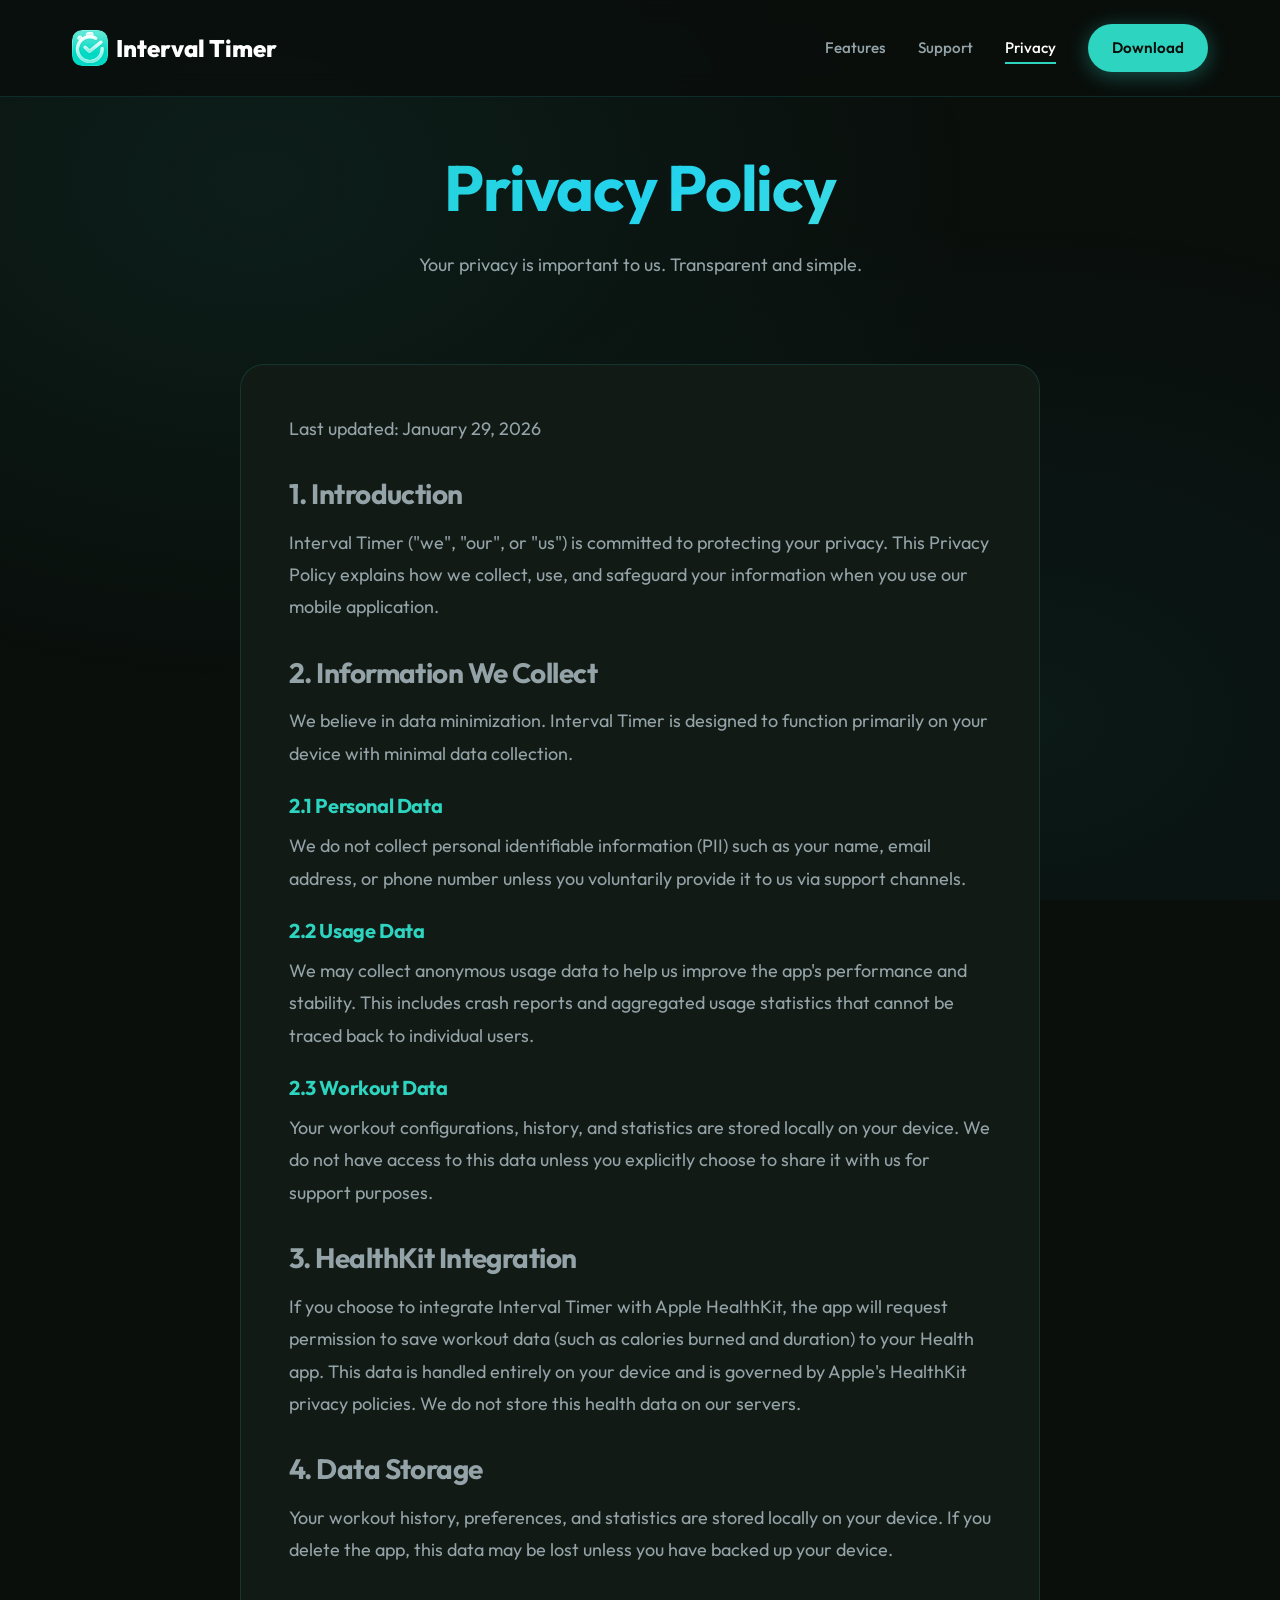
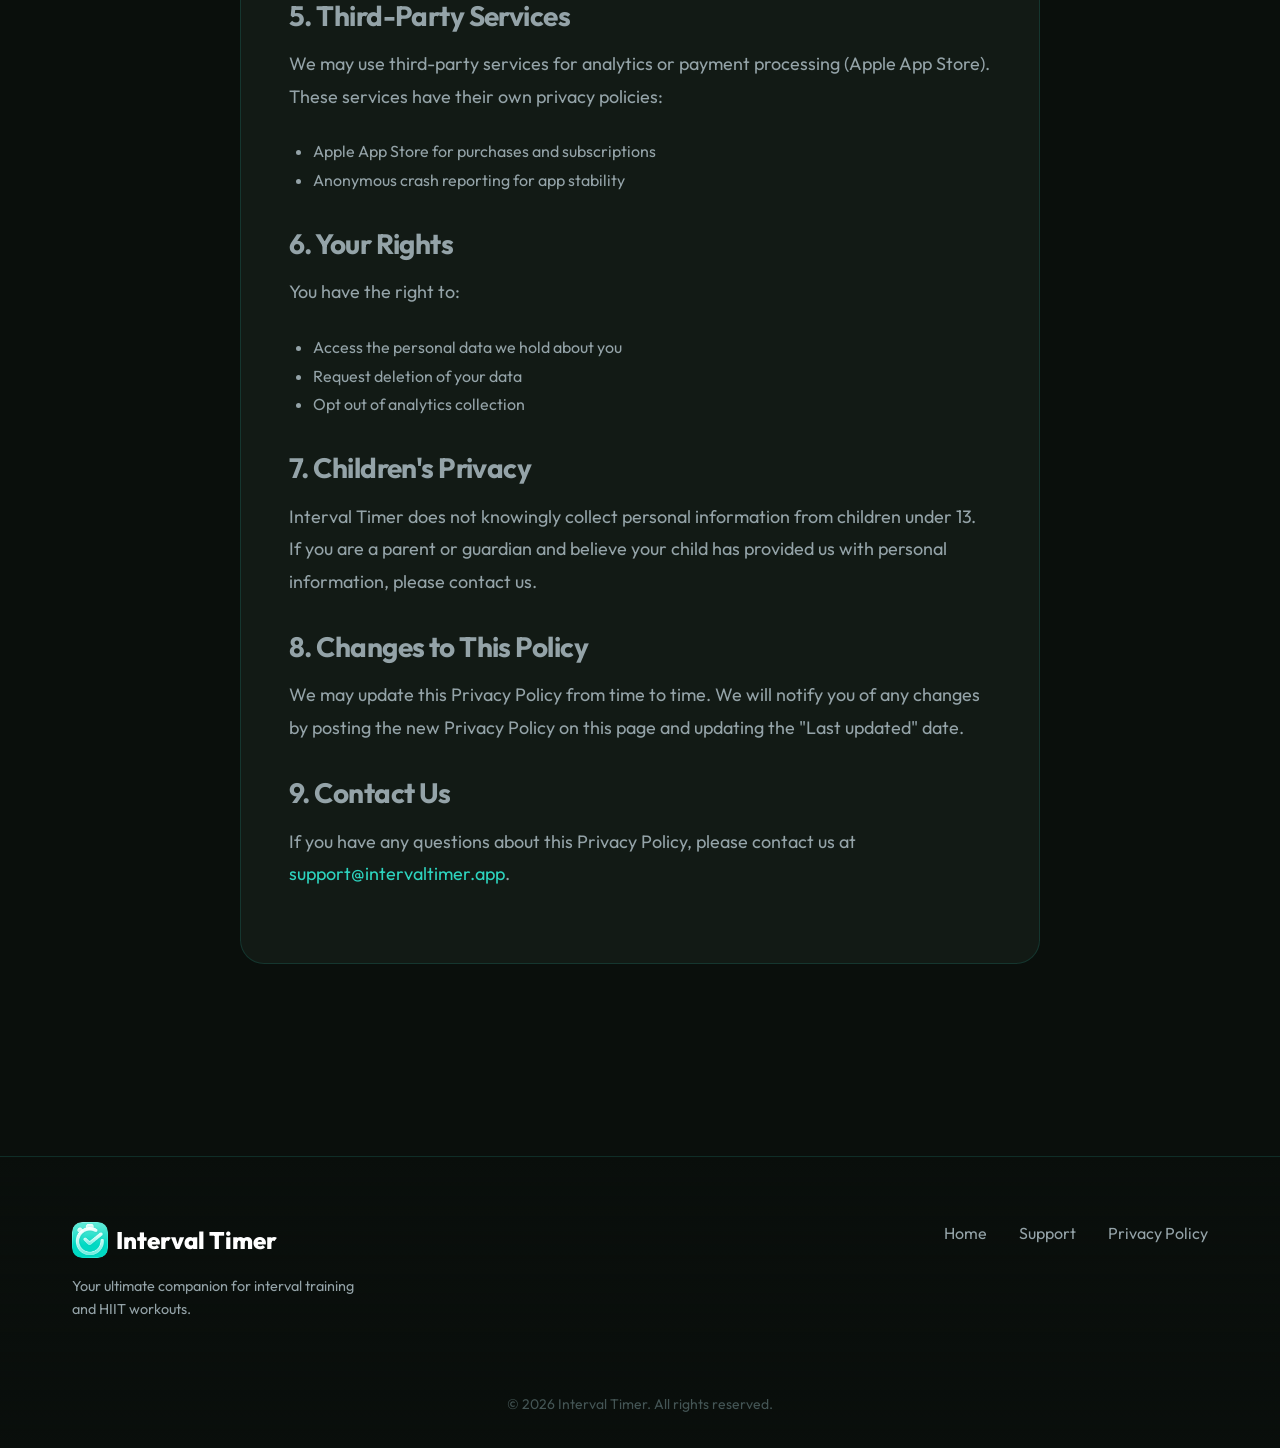
==== privacy.html @ bc9052fe "v0" ====
<!DOCTYPE html>
<html lang="en">

<head>
    <meta charset="UTF-8">
    <meta name="viewport" content="width=device-width, initial-scale=1.0">
    <title>Privacy Policy - Interval Timer</title>
    <meta name="description"
        content="Privacy Policy for Interval Timer app. Learn how we protect your data and respect your privacy.">
    <link rel="stylesheet" href="style.css">
    <link rel="preconnect" href="https://fonts.googleapis.com">
    <link rel="preconnect" href="https://fonts.gstatic.com" crossorigin>
    <link href="https://fonts.googleapis.com/css2?family=Outfit:wght@400;500;600;700;800&display=swap" rel="stylesheet">
    <link rel="stylesheet" href="https://cdnjs.cloudflare.com/ajax/libs/font-awesome/6.4.0/css/all.min.css">
    <link rel="icon" type="image/png" href="images/icon.png">
</head>

<body>

    <nav>
        <div class="container nav-content">
            <a href="index.html" class="logo">
                <img src="images/icon.png" alt="Interval Timer Icon" class="logo-icon"> Interval Timer
            </a>
            <div class="nav-links">
                <a href="index.html#features" class="nav-link">Features</a>
                <a href="support.html" class="nav-link">Support</a>
                <a href="privacy.html" class="nav-link active">Privacy</a>
                <a href="https://apps.apple.com/app/interval-timer-hiit-workouts/id6740073612"
                    class="btn btn-primary">Download</a>
            </div>
        </div>
    </nav>

    <main>
        <div class="container page-header">
            <h1>Privacy Policy</h1>
            <p>Your privacy is important to us. Transparent and simple.</p>
        </div>

        <div class="container" style="padding-bottom: 8rem;">
            <div class="content-wrapper">
                <div style="color: var(--text-secondary); line-height: 1.8;">
                    <p>Last updated: January 29, 2026</p>

                    <h2>1. Introduction</h2>
                    <p>Interval Timer ("we", "our", or "us") is committed to protecting your privacy. This Privacy
                        Policy
                        explains how we collect, use, and safeguard your information when you use our mobile
                        application.</p>

                    <h2>2. Information We Collect</h2>
                    <p>We believe in data minimization. Interval Timer is designed to function primarily on your device
                        with minimal data collection.</p>

                    <h3>2.1 Personal Data</h3>
                    <p>We do not collect personal identifiable information (PII) such as your name, email address, or
                        phone number unless you voluntarily provide it to us via support channels.</p>

                    <h3>2.2 Usage Data</h3>
                    <p>We may collect anonymous usage data to help us improve the app's performance and stability. This
                        includes crash reports and aggregated usage statistics that cannot be traced back to individual
                        users.</p>

                    <h3>2.3 Workout Data</h3>
                    <p>Your workout configurations, history, and statistics are stored locally on your device. We do not
                        have access to this data unless you explicitly choose to share it with us for support purposes.
                    </p>

                    <h2>3. HealthKit Integration</h2>
                    <p>If you choose to integrate Interval Timer with Apple HealthKit, the app will request permission
                        to
                        save workout data (such as calories burned and duration) to your Health app. This data is
                        handled entirely on your device and is governed by Apple's HealthKit privacy policies. We do not
                        store this health data on our servers.</p>

                    <h2>4. Data Storage</h2>
                    <p>Your workout history, preferences, and statistics are stored locally on your device. If you
                        delete the app,
                        this data may be lost unless you have backed up your device.</p>

                    <h2>5. Third-Party Services</h2>
                    <p>We may use third-party services for analytics or payment processing (Apple App Store). These
                        services have their own privacy policies:</p>
                    <ul style="margin-left: 1.5rem; margin-bottom: 1.5rem;">
                        <li>Apple App Store for purchases and subscriptions</li>
                        <li>Anonymous crash reporting for app stability</li>
                    </ul>

                    <h2>6. Your Rights</h2>
                    <p>You have the right to:</p>
                    <ul style="margin-left: 1.5rem; margin-bottom: 1.5rem;">
                        <li>Access the personal data we hold about you</li>
                        <li>Request deletion of your data</li>
                        <li>Opt out of analytics collection</li>
                    </ul>

                    <h2>7. Children's Privacy</h2>
                    <p>Interval Timer does not knowingly collect personal information from children under 13. If you are
                        a
                        parent or guardian and believe your child has provided us with personal information, please
                        contact us.</p>

                    <h2>8. Changes to This Policy</h2>
                    <p>We may update this Privacy Policy from time to time. We will notify you of any changes by posting
                        the new Privacy Policy on this page and updating the "Last updated" date.</p>

                    <h2>9. Contact Us</h2>
                    <p>If you have any questions about this Privacy Policy, please contact us at
                        <a href="mailto:support@intervaltimer.app"
                            style="color: var(--primary-color);">support@intervaltimer.app</a>.
                    </p>
                </div>
            </div>
        </div>
    </main>

    <footer>
        <div class="container">
            <div class="footer-content">
                <div>
                    <div class="logo" style="margin-bottom: 1rem;">
                        <img src="images/icon.png" alt="Interval Timer Icon" class="logo-icon"> Interval Timer
                    </div>
                    <p style="max-width: 300px; font-size: 0.9rem;">
                        Your ultimate companion for interval training and HIIT workouts.
                    </p>
                </div>
                <div class="footer-links">
                    <a href="index.html" class="footer-link">Home</a>
                    <a href="support.html" class="footer-link">Support</a>
                    <a href="privacy.html" class="footer-link">Privacy Policy</a>
                </div>
            </div>
            <div class="copyright">
                &copy; 2026 Interval Timer. All rights reserved.
            </div>
        </div>
    </footer>

</body>

</html>
---- style.css ----
:root {
    --bg-color: #0a0f0c;
    --surface-color: #121a15;
    --surface-hover: #1a2620;
    --primary-color: #2DD4BF;
    --primary-hover: #5EEAD4;
    --secondary-cyan: #22D3EE;
    --accent-magenta: #C026D3;
    --accent-green: #10B981;
    --text-primary: #ffffff;
    --text-secondary: #94a3a8;
    --accent-gradient: linear-gradient(135deg, #2DD4BF 0%, #22D3EE 50%, #5EEAD4 100%);
    --glass-bg: rgba(18, 26, 21, 0.8);
    --glass-border: rgba(45, 212, 191, 0.15);
    --radius-lg: 24px;
    --radius-md: 16px;
    --radius-sm: 8px;
    --font-main: 'Outfit', -apple-system, BlinkMacSystemFont, sans-serif;
    --container-width: 1200px;
    --transition: all 0.3s cubic-bezier(0.4, 0, 0.2, 1);
}

* {
    margin: 0;
    padding: 0;
    box-sizing: border-box;
}

body {
    background-color: var(--bg-color);
    color: var(--text-primary);
    font-family: var(--font-main);
    line-height: 1.6;
    overflow-x: hidden;
    -webkit-font-smoothing: antialiased;
}

/* Subtle teal gradient background */
body::before {
    content: '';
    position: fixed;
    top: 0;
    left: 0;
    right: 0;
    bottom: 0;
    background: 
        radial-gradient(ellipse at 20% 20%, rgba(45, 212, 191, 0.08) 0%, transparent 50%),
        radial-gradient(ellipse at 80% 80%, rgba(34, 211, 238, 0.05) 0%, transparent 50%),
        radial-gradient(ellipse at 50% 100%, rgba(192, 38, 211, 0.03) 0%, transparent 40%);
    z-index: -1;
    pointer-events: none;
}

/* Typography */
h1,
h2,
h3,
h4,
h5,
h6 {
    line-height: 1.2;
    font-weight: 700;
    letter-spacing: -0.02em;
}

h1 {
    font-size: clamp(3rem, 5vw, 4.5rem);
    background: var(--accent-gradient);
    background-clip: text;
    -webkit-background-clip: text;
    -webkit-text-fill-color: transparent;
    margin-bottom: 1.5rem;
}

h2 {
    font-size: clamp(2rem, 4vw, 3rem);
    margin-bottom: 2rem;
}

h3 {
    font-size: 1.5rem;
    margin-bottom: 1rem;
}

p {
    color: var(--text-secondary);
    font-size: 1.125rem;
    margin-bottom: 1.5rem;
}

a {
    text-decoration: none;
    color: inherit;
    transition: var(--transition);
}

/* Layout */
.container {
    max-width: var(--container-width);
    margin: 0 auto;
    padding: 0 2rem;
}

/* Navigation */
nav {
    position: fixed;
    top: 0;
    left: 0;
    right: 0;
    padding: 1.5rem 0;
    z-index: 100;
    backdrop-filter: blur(12px);
    -webkit-backdrop-filter: blur(12px);
    border-bottom: 1px solid var(--glass-border);
    background: rgba(10, 15, 12, 0.85);
}

.nav-content {
    display: flex;
    justify-content: space-between;
    align-items: center;
}

.logo {
    font-size: 1.5rem;
    font-weight: 800;
    color: var(--text-primary);
    display: flex;
    align-items: center;
    gap: 0.5rem;
}

.logo i {
    color: var(--primary-color);
}

.logo-icon {
    width: 36px;
    height: 36px;
    border-radius: 10px;
    object-fit: cover;
}

.nav-links {
    display: flex;
    gap: 2rem;
    align-items: center;
}

.nav-link {
    color: var(--text-secondary);
    font-weight: 500;
    font-size: 0.95rem;
    position: relative;
}

.nav-link::after {
    content: '';
    position: absolute;
    bottom: -4px;
    left: 0;
    width: 0;
    height: 2px;
    background: var(--primary-color);
    transition: var(--transition);
}

.nav-link:hover::after,
.nav-link.active::after {
    width: 100%;
}

.nav-link:hover,
.nav-link.active {
    color: var(--text-primary);
}

/* Buttons */
.btn {
    display: inline-flex;
    align-items: center;
    justify-content: center;
    padding: 0.75rem 1.5rem;
    border-radius: 100px;
    font-weight: 600;
    background: var(--surface-color);
    border: 1px solid var(--glass-border);
    color: var(--text-primary);
    cursor: pointer;
    font-size: 0.95rem;
}

.btn-primary {
    background: var(--primary-color);
    color: #0a0f0c;
    border: none;
    box-shadow: 0 4px 20px rgba(45, 212, 191, 0.35);
}

.btn-primary:hover {
    background: var(--primary-hover);
    transform: translateY(-2px);
    box-shadow: 0 8px 30px rgba(45, 212, 191, 0.45);
}

.btn-glass {
    background: rgba(255, 255, 255, 0.05);
    border: 1px solid rgba(255, 255, 255, 0.1);
}

.btn-glass:hover {
    background: rgba(255, 255, 255, 0.1);
    border-color: rgba(45, 212, 191, 0.3);
}

/* Sections */
section {
    padding: 8rem 0;
}

/* Hero */
.hero {
    min-height: 100vh;
    display: flex;
    align-items: center;
    position: relative;
    overflow: hidden;
}

.hero::before {
    content: '';
    position: absolute;
    top: -20%;
    right: -10%;
    width: 700px;
    height: 700px;
    background: radial-gradient(circle, rgba(45, 212, 191, 0.15) 0%, transparent 70%);
    filter: blur(100px);
    z-index: -1;
    animation: pulse 8s ease-in-out infinite;
}

.hero::after {
    content: '';
    position: absolute;
    bottom: -30%;
    left: -15%;
    width: 500px;
    height: 500px;
    background: radial-gradient(circle, rgba(192, 38, 211, 0.08) 0%, transparent 70%);
    filter: blur(80px);
    z-index: -1;
}

@keyframes pulse {
    0%, 100% { opacity: 1; transform: scale(1); }
    50% { opacity: 0.7; transform: scale(1.1); }
}

.hero-content {
    display: grid;
    grid-template-columns: 1fr 1fr;
    gap: 4rem;
    align-items: center;
}

.hero-text {
    max-width: 600px;
}

.hero-text p {
    font-size: 1.25rem;
}

.hero-buttons {
    display: flex;
    gap: 1rem;
    margin-top: 2rem;
}

.hero-image {
    position: relative;
}

/* App Store Badge */
.app-badge {
    display: inline-flex;
    align-items: center;
    gap: 0.75rem;
    background: #000;
    color: #fff;
    padding: 0.75rem 1.25rem;
    border-radius: 12px;
    border: 1px solid rgba(255, 255, 255, 0.2);
    transition: var(--transition);
}

.app-badge:hover {
    background: #1a1a1a;
    transform: translateY(-2px);
    box-shadow: 0 8px 30px rgba(0, 0, 0, 0.3);
}

.app-badge i {
    font-size: 1.75rem;
}

.app-badge-text {
    display: flex;
    flex-direction: column;
    text-align: left;
}

.app-badge-text span:first-child {
    font-size: 0.65rem;
    opacity: 0.8;
}

.app-badge-text span:last-child {
    font-size: 1rem;
    font-weight: 600;
}

/* Hero Phone */
.hero-phone-img {
    width: 100%;
    max-width: 380px;
    border-radius: 48px;
    border: 6px solid #1a2620;
    box-shadow: 
        0 25px 80px rgba(0, 0, 0, 0.7), 
        0 0 60px rgba(45, 212, 191, 0.1),
        inset 0 0 0 1px rgba(45, 212, 191, 0.1);
    display: block;
    margin: 0 auto;
    animation: float 6s ease-in-out infinite;
}

@keyframes float {
    0% { transform: translateY(0px); }
    50% { transform: translateY(-15px); }
    100% { transform: translateY(0px); }
}

/* Features */
#features {
    background: linear-gradient(180deg, transparent 0%, rgba(18, 26, 21, 0.5) 50%, transparent 100%);
}

.feature-row {
    display: flex;
    align-items: center;
    justify-content: space-between;
    gap: 4rem;
    margin-bottom: 8rem;
}

.feature-row:last-child {
    margin-bottom: 0;
}

.feature-row.reverse {
    flex-direction: row-reverse;
}

.feature-text {
    flex: 1;
    max-width: 500px;
}

.feature-icon {
    width: 64px;
    height: 64px;
    background: linear-gradient(135deg, rgba(45, 212, 191, 0.2) 0%, rgba(34, 211, 238, 0.1) 100%);
    border-radius: 16px;
    display: flex;
    align-items: center;
    justify-content: center;
    margin-bottom: 1.5rem;
    font-size: 1.5rem;
    color: var(--primary-color);
    border: 1px solid rgba(45, 212, 191, 0.2);
}

.feature-visual {
    flex: 1;
    display: flex;
    justify-content: center;
    position: relative;
}

.feature-visual::before {
    content: '';
    position: absolute;
    top: 50%;
    left: 50%;
    transform: translate(-50%, -50%);
    width: 120%;
    height: 120%;
    background: radial-gradient(circle, rgba(45, 212, 191, 0.08) 0%, transparent 70%);
    z-index: -1;
    filter: blur(40px);
}

.feature-img {
    width: 100%;
    max-width: 320px;
    border-radius: 40px;
    border: 4px solid #1a2620;
    box-shadow: 0 20px 60px rgba(0, 0, 0, 0.6);
    transition: var(--transition);
}

.feature-row:hover .feature-img {
    transform: translateY(-10px);
    box-shadow: 0 30px 80px rgba(45, 212, 191, 0.15);
    border-color: #2a3a30;
}

/* Stats Cards */
.stats-grid {
    display: grid;
    grid-template-columns: repeat(3, 1fr);
    gap: 2rem;
    margin-top: 4rem;
}

.stat-card {
    background: var(--surface-color);
    border: 1px solid var(--glass-border);
    border-radius: var(--radius-lg);
    padding: 2rem;
    text-align: center;
    transition: var(--transition);
}

.stat-card:hover {
    transform: translateY(-5px);
    border-color: var(--primary-color);
    box-shadow: 0 20px 40px rgba(45, 212, 191, 0.1);
}

.stat-card .icon {
    width: 60px;
    height: 60px;
    margin: 0 auto 1.5rem;
    border-radius: 16px;
    display: flex;
    align-items: center;
    justify-content: center;
    font-size: 1.5rem;
}

.stat-card:nth-child(1) .icon {
    background: linear-gradient(135deg, #22D3EE 0%, #06B6D4 100%);
}

.stat-card:nth-child(2) .icon {
    background: linear-gradient(135deg, #C026D3 0%, #A21CAF 100%);
}

.stat-card:nth-child(3) .icon {
    background: linear-gradient(135deg, #10B981 0%, #059669 100%);
}

.stat-card h3 {
    color: var(--text-primary);
    margin-bottom: 0.5rem;
}

.stat-card p {
    color: var(--text-secondary);
    font-size: 0.95rem;
    margin-bottom: 0;
}

/* Footer */
footer {
    border-top: 1px solid var(--glass-border);
    padding: 4rem 0 2rem;
    margin-top: 4rem;
    background: linear-gradient(180deg, transparent 0%, rgba(10, 15, 12, 1) 100%);
}

.footer-content {
    display: grid;
    grid-template-columns: 1fr auto;
    gap: 2rem;
    margin-bottom: 3rem;
}

.footer-links {
    display: flex;
    gap: 2rem;
}

.footer-link {
    color: var(--text-secondary);
}

.footer-link:hover {
    color: var(--primary-color);
}

.copyright {
    text-align: center;
    color: #445555;
    font-size: 0.875rem;
}

/* Pages (Privacy, Support) */
.page-header {
    padding-top: 150px;
    padding-bottom: 60px;
    text-align: center;
}

.content-wrapper {
    max-width: 800px;
    margin: 0 auto;
    background: var(--surface-color);
    padding: 3rem;
    border-radius: var(--radius-lg);
    border: 1px solid var(--glass-border);
}

.content-wrapper h2 {
    font-size: 1.75rem;
    margin-top: 2rem;
    margin-bottom: 1rem;
}

.content-wrapper h3 {
    font-size: 1.25rem;
    margin-top: 1.5rem;
    margin-bottom: 0.75rem;
    color: var(--primary-color);
}

/* Contact Form */
.contact-form {
    display: grid;
    gap: 1.5rem;
    max-width: 500px;
    margin: 0 auto;
}

.form-group {
    display: grid;
    gap: 0.5rem;
}

.form-label {
    font-weight: 500;
    color: var(--text-secondary);
}

.form-input {
    background: rgba(0, 0, 0, 0.3);
    border: 1px solid var(--glass-border);
    padding: 1rem;
    border-radius: var(--radius-sm);
    color: var(--text-primary);
    font-family: inherit;
    font-size: 1rem;
    transition: var(--transition);
}

.form-input:focus {
    outline: none;
    border-color: var(--primary-color);
    box-shadow: 0 0 0 3px rgba(45, 212, 191, 0.15);
}

textarea.form-input {
    min-height: 150px;
    resize: vertical;
}

/* Mobile Responsive */
@media (max-width: 768px) {
    h1 {
        font-size: 2.5rem;
    }

    .hero-content {
        grid-template-columns: 1fr;
        text-align: center;
    }

    .hero-buttons {
        justify-content: center;
        flex-wrap: wrap;
    }

    .hero-phone-img {
        max-width: 300px;
        margin-top: 3rem;
    }

    .nav-links {
        display: none;
    }

    .feature-row,
    .feature-row.reverse {
        flex-direction: column;
        text-align: center;
        gap: 3rem;
    }

    .feature-text {
        margin: 0 auto;
    }

    .feature-icon {
        margin: 0 auto 1.5rem;
    }

    .stats-grid {
        grid-template-columns: 1fr;
    }

    .footer-content {
        grid-template-columns: 1fr;
        text-align: center;
        gap: 2rem;
    }

    .footer-links {
        justify-content: center;
        flex-direction: column;
        gap: 1rem;
    }

    .content-wrapper {
        padding: 2rem 1.5rem;
    }
}

/* Mobile Menu Button (hidden by default, shown on mobile) */
.mobile-menu-btn {
    display: none;
    background: none;
    border: none;
    color: var(--text-primary);
    font-size: 1.5rem;
    cursor: pointer;
}

@media (max-width: 768px) {
    .mobile-menu-btn {
        display: block;
    }
}
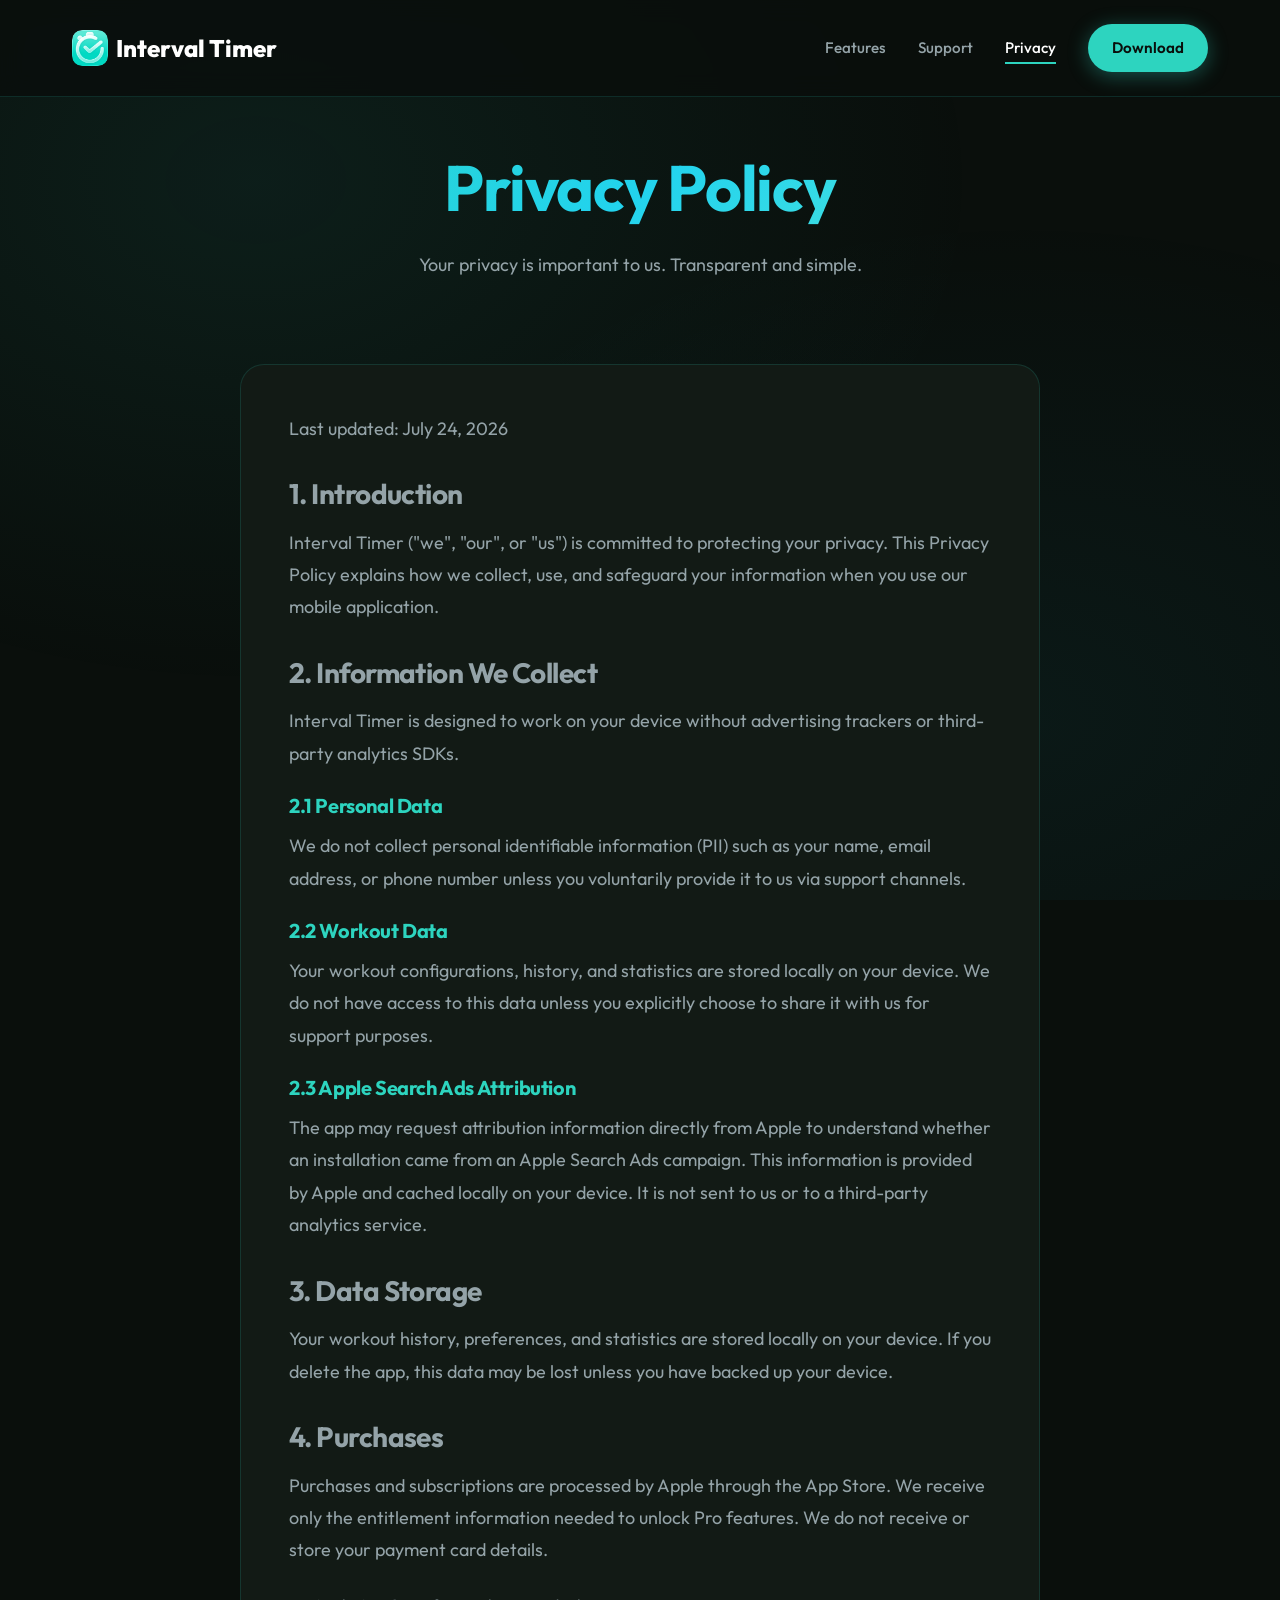
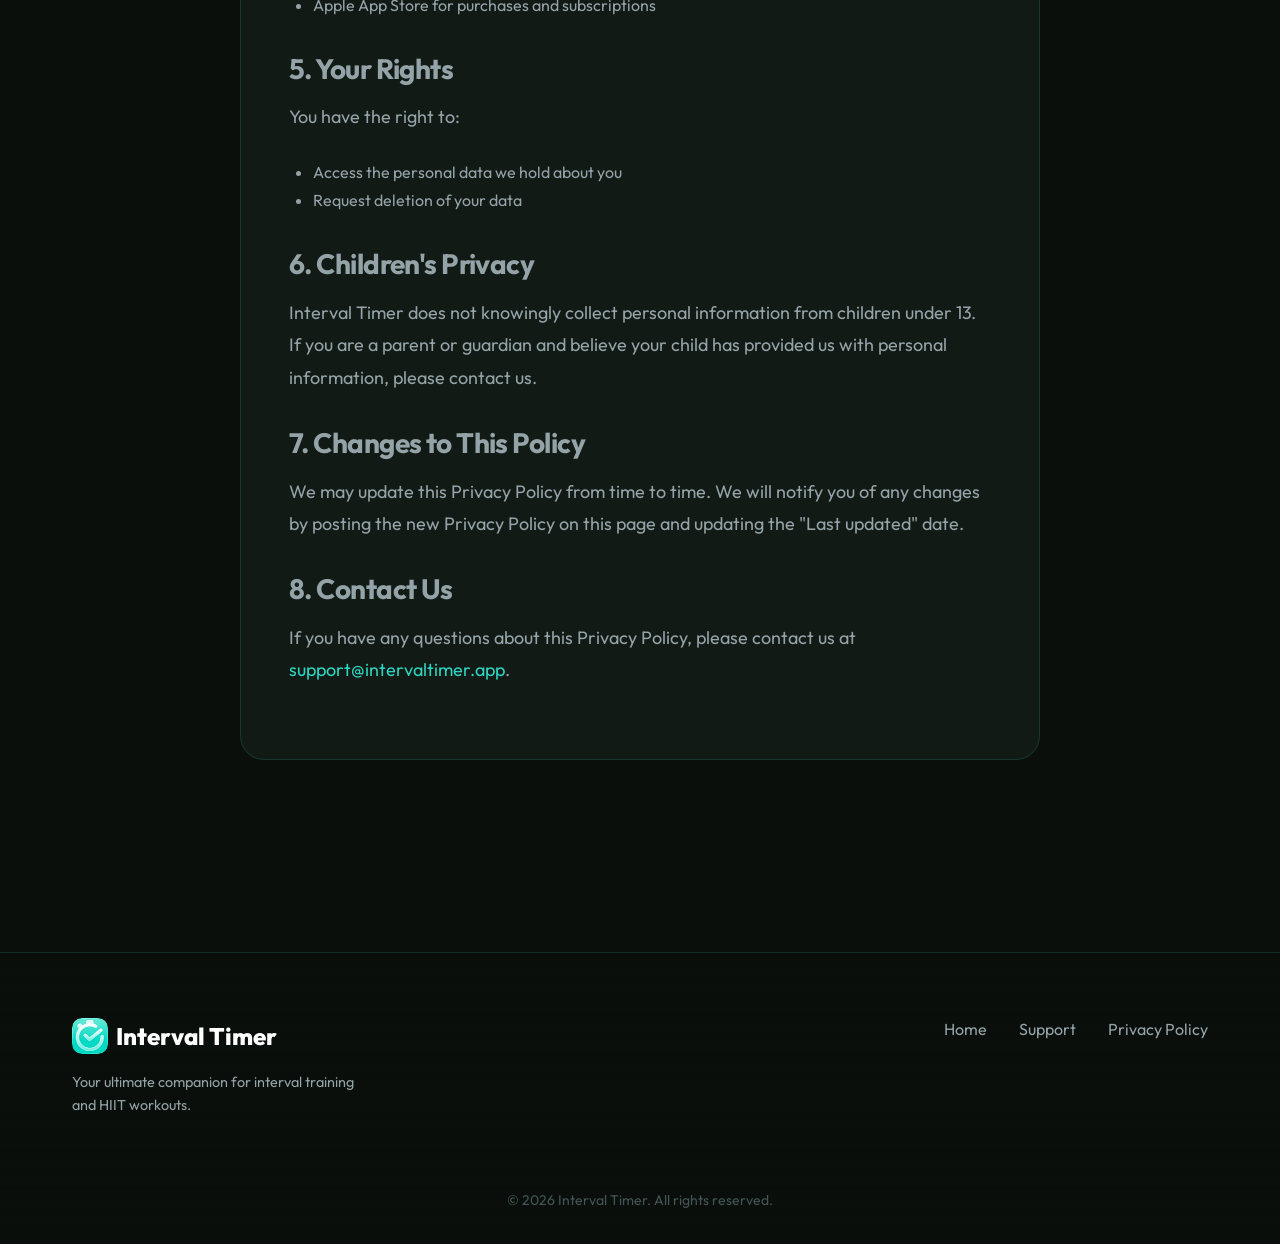
==== commit d82d7c1b: "Update privacy policy for current app data use" ====
--- a/privacy.html
+++ b/privacy.html
@@ -41,7 +41,7 @@
         <div class="container" style="padding-bottom: 8rem;">
             <div class="content-wrapper">
                 <div style="color: var(--text-secondary); line-height: 1.8;">
-                    <p>Last updated: January 29, 2026</p>
+                    <p>Last updated: July 24, 2026</p>
 
                     <h2>1. Introduction</h2>
                     <p>Interval Timer ("we", "our", or "us") is committed to protecting your privacy. This Privacy
@@ -50,62 +50,54 @@
                         application.</p>
 
                     <h2>2. Information We Collect</h2>
-                    <p>We believe in data minimization. Interval Timer is designed to function primarily on your device
-                        with minimal data collection.</p>
+                    <p>Interval Timer is designed to work on your device without advertising trackers or third-party
+                        analytics SDKs.</p>
 
                     <h3>2.1 Personal Data</h3>
                     <p>We do not collect personal identifiable information (PII) such as your name, email address, or
                         phone number unless you voluntarily provide it to us via support channels.</p>
 
-                    <h3>2.2 Usage Data</h3>
-                    <p>We may collect anonymous usage data to help us improve the app's performance and stability. This
-                        includes crash reports and aggregated usage statistics that cannot be traced back to individual
-                        users.</p>
-
-                    <h3>2.3 Workout Data</h3>
+                    <h3>2.2 Workout Data</h3>
                     <p>Your workout configurations, history, and statistics are stored locally on your device. We do not
                         have access to this data unless you explicitly choose to share it with us for support purposes.
                     </p>
 
-                    <h2>3. HealthKit Integration</h2>
-                    <p>If you choose to integrate Interval Timer with Apple HealthKit, the app will request permission
-                        to
-                        save workout data (such as calories burned and duration) to your Health app. This data is
-                        handled entirely on your device and is governed by Apple's HealthKit privacy policies. We do not
-                        store this health data on our servers.</p>
+                    <h3>2.3 Apple Search Ads Attribution</h3>
+                    <p>The app may request attribution information directly from Apple to understand whether an
+                        installation came from an Apple Search Ads campaign. This information is provided by Apple and
+                        cached locally on your device. It is not sent to us or to a third-party analytics service.</p>
 
-                    <h2>4. Data Storage</h2>
+                    <h2>3. Data Storage</h2>
                     <p>Your workout history, preferences, and statistics are stored locally on your device. If you
                         delete the app,
                         this data may be lost unless you have backed up your device.</p>
 
-                    <h2>5. Third-Party Services</h2>
-                    <p>We may use third-party services for analytics or payment processing (Apple App Store). These
-                        services have their own privacy policies:</p>
+                    <h2>4. Purchases</h2>
+                    <p>Purchases and subscriptions are processed by Apple through the App Store. We receive only the
+                        entitlement information needed to unlock Pro features. We do not receive or store your payment
+                        card details.</p>
                     <ul style="margin-left: 1.5rem; margin-bottom: 1.5rem;">
                         <li>Apple App Store for purchases and subscriptions</li>
-                        <li>Anonymous crash reporting for app stability</li>
                     </ul>
 
-                    <h2>6. Your Rights</h2>
+                    <h2>5. Your Rights</h2>
                     <p>You have the right to:</p>
                     <ul style="margin-left: 1.5rem; margin-bottom: 1.5rem;">
                         <li>Access the personal data we hold about you</li>
                         <li>Request deletion of your data</li>
-                        <li>Opt out of analytics collection</li>
                     </ul>
 
-                    <h2>7. Children's Privacy</h2>
+                    <h2>6. Children's Privacy</h2>
                     <p>Interval Timer does not knowingly collect personal information from children under 13. If you are
                         a
                         parent or guardian and believe your child has provided us with personal information, please
                         contact us.</p>
 
-                    <h2>8. Changes to This Policy</h2>
+                    <h2>7. Changes to This Policy</h2>
                     <p>We may update this Privacy Policy from time to time. We will notify you of any changes by posting
                         the new Privacy Policy on this page and updating the "Last updated" date.</p>
 
-                    <h2>9. Contact Us</h2>
+                    <h2>8. Contact Us</h2>
                     <p>If you have any questions about this Privacy Policy, please contact us at
                         <a href="mailto:support@intervaltimer.app"
                             style="color: var(--primary-color);">support@intervaltimer.app</a>.
@@ -140,4 +132,4 @@
 
 </body>
 
-</html>+</html>
